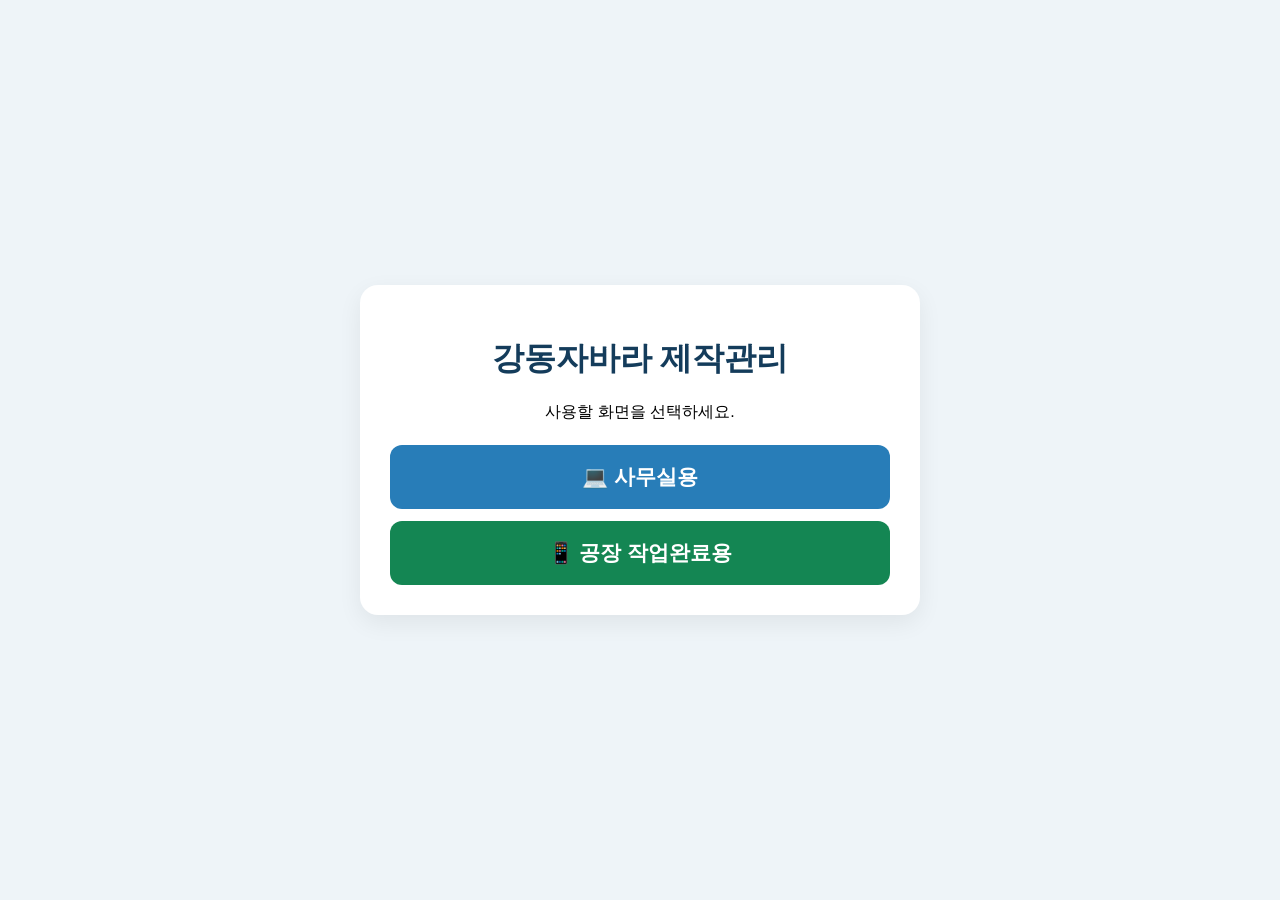
==== index.html @ d45a55c5 "Add files via upload" ====
<!doctype html><html lang="ko"><head><meta charset="utf-8"><meta name="viewport" content="width=device-width,initial-scale=1">
<title>강동자바라 제작관리</title><style>
body{font-family:Arial,"Malgun Gothic",sans-serif;background:#eef4f8;margin:0;display:grid;place-items:center;min-height:100vh}
.box{background:white;padding:30px;border-radius:18px;box-shadow:0 8px 25px #0001;text-align:center;max-width:500px;width:90%}
h1{color:#143c5b}.buttons{display:grid;gap:12px;margin-top:22px}a{text-decoration:none;padding:18px;border-radius:12px;font-weight:900;font-size:21px}
.office{background:#287db8;color:white}.factory{background:#148653;color:white}
</style></head><body><div class="box"><h1>강동자바라 제작관리</h1><p>사용할 화면을 선택하세요.</p><div class="buttons"><a class="office" href="office.html">💻 사무실용</a><a class="factory" href="factory.html">📱 공장 작업완료용</a></div></div></body></html>
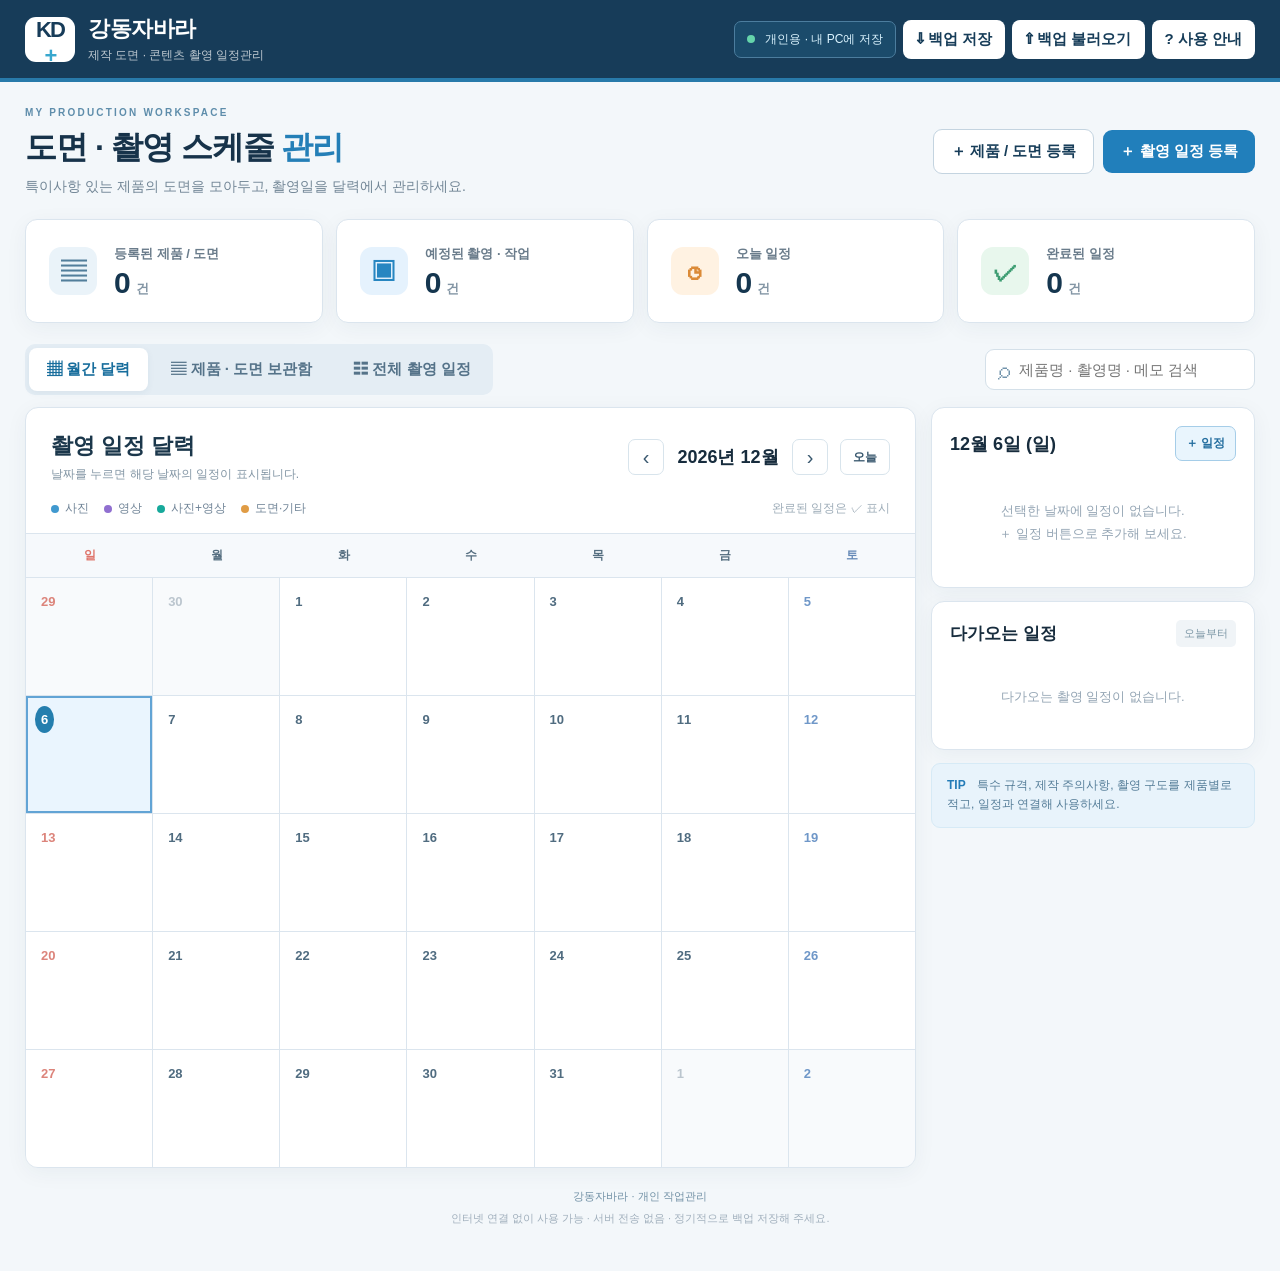
==== commit e9bcc436: "Add files via upload" ====
--- a/index.html
+++ b/index.html
@@ -1,7 +1,145 @@
-<!doctype html><html lang="ko"><head><meta charset="utf-8"><meta name="viewport" content="width=device-width,initial-scale=1">
-<title>강동자바라 제작관리</title><style>
-body{font-family:Arial,"Malgun Gothic",sans-serif;background:#eef4f8;margin:0;display:grid;place-items:center;min-height:100vh}
-.box{background:white;padding:30px;border-radius:18px;box-shadow:0 8px 25px #0001;text-align:center;max-width:500px;width:90%}
-h1{color:#143c5b}.buttons{display:grid;gap:12px;margin-top:22px}a{text-decoration:none;padding:18px;border-radius:12px;font-weight:900;font-size:21px}
-.office{background:#287db8;color:white}.factory{background:#148653;color:white}
-</style></head><body><div class="box"><h1>강동자바라 제작관리</h1><p>사용할 화면을 선택하세요.</p><div class="buttons"><a class="office" href="office.html">💻 사무실용</a><a class="factory" href="factory.html">📱 공장 작업완료용</a></div></div></body></html>+<!DOCTYPE html>
+<html lang="ko">
+<head>
+  <meta charset="UTF-8">
+  <meta name="viewport" content="width=device-width, initial-scale=1">
+  <meta name="theme-color" content="#173c59">
+  <meta name="color-scheme" content="light">
+  <title>강동자바라 | 도면·촬영 일정관리</title>
+  <link rel="stylesheet" href="style.css">
+</head>
+<body>
+  <header class="site-header">
+    <div class="header-inner">
+      <div class="brand">
+        <div class="brand-mark">KD<span>+</span></div>
+        <div><div class="brand-name">강동자바라</div><div class="brand-sub">제작 도면 · 콘텐츠 촬영 일정관리</div></div>
+      </div>
+      <div class="header-actions">
+        <span class="local-pill"><i></i> 개인용 · 내 PC에 저장</span>
+        <button type="button" class="header-btn" id="backupBtn" title="도면과 일정을 파일로 백업">⇩ 백업 저장</button>
+        <button type="button" class="header-btn" id="restoreBtn">⇧ 백업 불러오기</button>
+        <button type="button" class="header-btn header-help" id="helpBtn" title="사용 방법">? 사용 안내</button>
+        <input type="file" id="restoreInput" accept=".json,application/json" hidden>
+      </div>
+    </div>
+  </header>
+
+  <main class="app-wrap">
+    <div class="page-intro">
+      <div><div class="eyebrow">MY PRODUCTION WORKSPACE</div><h1>도면 · 촬영 스케줄 <span>관리</span></h1><p>특이사항 있는 제품의 도면을 모아두고, 촬영일을 달력에서 관리하세요.</p></div>
+      <div class="intro-actions"><button type="button" class="btn btn-ghost" id="newProjectBtn">＋ 제품 / 도면 등록</button><button type="button" class="btn btn-primary" id="newEventBtn">＋ 촬영 일정 등록</button></div>
+    </div>
+
+    <section class="stat-grid" aria-label="현황">
+      <button class="stat-card" data-stat="projects" type="button"><span class="stat-icon paper-icon">▤</span><span><small>등록된 제품 / 도면</small><b id="statsProducts">0<span>건</span></b></span></button>
+      <button class="stat-card" data-stat="upcoming" type="button"><span class="stat-icon blue-icon">▣</span><span><small>예정된 촬영 · 작업</small><b id="statsUpcoming">0<span>건</span></b></span></button>
+      <button class="stat-card" data-stat="today" type="button"><span class="stat-icon amber-icon">◷</span><span><small>오늘 일정</small><b id="statsToday">0<span>건</span></b></span></button>
+      <button class="stat-card" data-stat="done" type="button"><span class="stat-icon green-icon">✓</span><span><small>완료된 일정</small><b id="statsDone">0<span>건</span></b></span></button>
+    </section>
+
+    <div class="toolbar">
+      <div class="tabs" role="tablist" aria-label="관리 화면 선택">
+        <button type="button" role="tab" class="tab active" data-tab="calendar" aria-selected="true">▦ 월간 달력</button>
+        <button type="button" role="tab" class="tab" data-tab="projects" aria-selected="false">▤ 제품 · 도면 보관함</button>
+        <button type="button" role="tab" class="tab" data-tab="schedule" aria-selected="false">☷ 전체 촬영 일정</button>
+      </div>
+      <div class="search-holder"><span>⌕</span><input id="searchInput" type="search" placeholder="제품명 · 촬영명 · 메모 검색" aria-label="검색"></div>
+    </div>
+
+    <div id="calendarView" class="view active">
+      <div class="calendar-layout">
+        <section class="panel calendar-panel">
+          <div class="panel-titlebar">
+            <div><h2>촬영 일정 달력</h2><p>날짜를 누르면 해당 날짜의 일정이 표시됩니다.</p></div>
+            <div class="month-nav"><button type="button" id="prevMonth" aria-label="이전 달">‹</button><strong id="monthLabel">2026년 10월</strong><button type="button" id="nextMonth" aria-label="다음 달">›</button><button type="button" class="today-btn" id="todayBtn">오늘</button></div>
+          </div>
+          <div class="legend"><span><i class="dot photo"></i>사진</span><span><i class="dot video"></i>영상</span><span><i class="dot both"></i>사진+영상</span><span><i class="dot drawing"></i>도면·기타</span><span class="legend-note">완료된 일정은 ✓ 표시</span></div>
+          <div class="weekdays"><span>일</span><span>월</span><span>화</span><span>수</span><span>목</span><span>금</span><span>토</span></div>
+          <div class="calendar-grid" id="calendarGrid" aria-label="촬영 일정 달력"></div>
+        </section>
+        <aside class="calendar-side">
+          <section class="panel side-panel">
+            <div class="side-top"><div class="side-date" id="selectedLabel">선택한 날짜</div><button type="button" class="small-plus" id="addSelectedDate" title="선택 날짜에 일정 추가">＋ 일정</button></div>
+            <div id="selectedEvents" class="selected-list"></div>
+          </section>
+          <section class="panel side-panel upcoming-panel">
+            <div class="side-top"><h3>다가오는 일정</h3><span class="mini-tag">오늘부터</span></div>
+            <div id="upcomingEvents" class="upcoming-list"></div>
+          </section>
+          <div class="guide-strip"><strong>TIP</strong> 특수 규격, 제작 주의사항, 촬영 구도를 제품별로 적고, 일정과 연결해 사용하세요.</div>
+        </aside>
+      </div>
+    </div>
+
+    <div id="projectsView" class="view">
+      <section class="panel full-panel">
+        <div class="panel-titlebar"><div><h2>제품 · 도면 보관함</h2><p>제품별 도면, 치수, 특이사항과 촬영 메모를 한곳에서 확인합니다.</p></div><button type="button" class="btn btn-primary" id="newProjectBtn2">＋ 새 제품 등록</button></div>
+        <div class="filter-row"><label for="projectCategory">제품 종류</label><select id="projectCategory"><option value="all">전체 종류</option><option>스텐 자바라 대문</option><option>폴딩도어</option><option>방범창</option><option>안전난간대</option><option>차양 · 캐노피</option><option>렉산</option><option>기타 제작품</option></select><span id="projectResult" class="filter-result"></span></div>
+        <div id="projectGrid" class="project-grid"></div>
+      </section>
+    </div>
+
+    <div id="scheduleView" class="view">
+      <section class="panel full-panel">
+        <div class="panel-titlebar"><div><h2>전체 촬영 · 제작 일정</h2><p>사진 · 영상 촬영과 도면 확인 일정을 상태별로 정리합니다.</p></div><button type="button" class="btn btn-primary" id="newEventBtn2">＋ 새 일정 등록</button></div>
+        <div class="filter-row"><label for="eventStatusFilter">진행 상태</label><select id="eventStatusFilter"><option value="all">전체</option><option value="planned">예정</option><option value="doing">진행중</option><option value="done">완료</option></select><label for="eventTypeFilter">구분</label><select id="eventTypeFilter"><option value="all">전체</option><option value="photo">사진</option><option value="video">영상</option><option value="both">사진 + 영상</option><option value="drawing">도면 확인</option><option value="other">기타</option></select><span id="eventResult" class="filter-result"></span></div>
+        <div class="table-scroll"><table class="schedule-table"><thead><tr><th>날짜 / 시간</th><th>촬영 및 작업 내용</th><th>관련 제품</th><th>진행 상태</th><th>관리</th></tr></thead><tbody id="scheduleRows"></tbody></table></div>
+      </section>
+    </div>
+
+    <footer class="site-footer">강동자바라 · 개인 작업관리 <span>인터넷 연결 없이 사용 가능 · 서버 전송 없음 · 정기적으로 백업 저장해 주세요.</span></footer>
+  </main>
+
+  <div class="modal-backdrop" id="projectModal" hidden>
+    <div class="modal modal-wide" role="dialog" aria-modal="true" aria-labelledby="projectModalTitle">
+      <div class="modal-head"><div><small>PRODUCT & DRAWING</small><h2 id="projectModalTitle">제품 / 도면 등록</h2></div><button type="button" class="icon-close" data-close="projectModal" aria-label="닫기">×</button></div>
+      <form id="projectForm">
+        <div class="modal-body">
+          <div class="form-grid two">
+            <label class="field">제품명 <em>*</em><input id="pName" required maxlength="100" placeholder="예: 경사형 스텐 안전난간대"></label>
+            <label class="field">제품 종류<select id="pCategory"><option>스텐 자바라 대문</option><option>폴딩도어</option><option>방범창</option><option>안전난간대</option><option>차양 · 캐노피</option><option>렉산</option><option selected>기타 제작품</option></select></label>
+            <label class="field">현장명 / 고객명<input id="pCustomer" maxlength="120" placeholder="선택 입력"></label>
+            <label class="field">규격 / 치수<input id="pSize" maxlength="150" placeholder="예: W2400 × H1100, SUS304"></label>
+          </div>
+          <div class="form-grid two">
+            <label class="field">제작 특이사항<textarea id="pSpecial" rows="4" placeholder="일반 제품과 다른 점, 용접 위치, 주의해야 할 치수 등"></textarea></label>
+            <label class="field">촬영 포인트 / 필요한 장면<textarea id="pShots" rows="4" placeholder="예: 전체 정면 1장, 경사면 연결 부위 확대, 설치 전후 비교"></textarea></label>
+          </div>
+          <div class="file-row">
+            <section class="file-panel"><div class="file-header"><h3>▤ 도면 · 치수 자료</h3><span>사진 / PDF / 직접 스케치</span></div><label class="upload-zone" for="drawingInput">＋ 도면 또는 치수 사진 추가<input id="drawingInput" type="file" multiple accept="image/*,.pdf,application/pdf" hidden></label><div class="files-list" id="drawingsList"></div></section>
+            <section class="file-panel"><div class="file-header"><h3>▧ 참고 제품 사진 · 짧은 영상</h3><span>촬영 전 참고 자료</span></div><label class="upload-zone" for="referenceInput">＋ 사진 / 참고 영상 추가<input id="referenceInput" type="file" multiple accept="image/*,video/*" hidden></label><div class="files-list" id="referencesList"></div></section>
+          </div>
+          <div class="sketch-toggle"><button type="button" id="toggleSketch" class="link-btn">✎ 직접 간단 도면 스케치하기 <span>▾</span></button><small>마우스 또는 터치로 그린 뒤 도면으로 저장할 수 있습니다.</small></div>
+          <div class="sketch-box" id="sketchBox" hidden><canvas id="sketchCanvas" width="1000" height="460" aria-label="제품 도면 스케치 영역"></canvas><div class="sketch-tools"><span>검정 펜 · 자유 스케치</span><div><button type="button" class="btn btn-outline btn-compact" id="undoSketch">↶ 한 획 취소</button><button type="button" class="btn btn-outline btn-compact" id="clearSketch">전체 지우기</button><button type="button" class="btn btn-primary btn-compact" id="saveSketch">＋ 스케치 도면 추가</button></div></div></div>
+        </div>
+        <div class="modal-foot"><button type="button" class="btn btn-outline" data-close="projectModal">취소</button><button type="submit" class="btn btn-primary" id="projectSaveBtn">제품 · 도면 저장</button></div>
+      </form>
+    </div>
+  </div>
+
+  <div class="modal-backdrop" id="eventModal" hidden>
+    <div class="modal" role="dialog" aria-modal="true" aria-labelledby="eventModalTitle">
+      <div class="modal-head"><div><small>SHOOTING & WORK SCHEDULE</small><h2 id="eventModalTitle">새 촬영 일정</h2></div><button type="button" class="icon-close" data-close="eventModal" aria-label="닫기">×</button></div>
+      <form id="eventForm"><div class="modal-body">
+        <div class="form-grid two">
+          <label class="field">작업 / 촬영 제목 <em>*</em><input id="eTitle" required maxlength="120" placeholder="예: 특수 난간 제작과정 촬영"></label>
+          <label class="field">관련 제품 / 도면<select id="eProject"><option value="">연결 안 함 (독립 일정)</option></select></label>
+          <label class="field">날짜 <em>*</em><input id="eDate" type="date" required></label>
+          <label class="field">시작 시간<input id="eTime" type="time"></label>
+          <label class="field">일정 구분<select id="eType"><option value="photo">사진 촬영</option><option value="video">영상 촬영</option><option value="both">사진 + 영상 촬영</option><option value="drawing">도면 확인 · 제작 체크</option><option value="other">기타 작업</option></select></label>
+          <label class="field">진행 상태<select id="eStatus"><option value="planned">예정</option><option value="doing">진행중</option><option value="done">완료</option></select></label>
+          <label class="field full">촬영 장소 / 작업 위치<input id="eLocation" maxlength="150" placeholder="예: 강동자바라 공장 / 설치 현장"></label>
+          <label class="field full">촬영 체크리스트 <span class="field-hint">한 줄에 한 항목씩 입력</span><textarea id="eChecklist" rows="4" placeholder="제품 전체 모습 촬영&#10;가공 과정 영상&#10;특수 연결 부위 클로즈업&#10;완성품 정면 사진"></textarea></label>
+          <label class="field full">준비물 / 특이사항<textarea id="eMemo" rows="3" placeholder="예: 고프로 배터리, 삼각대 준비 / 시제품 조립 전에 먼저 촬영"></textarea></label>
+        </div>
+      </div><div class="modal-foot"><button type="button" class="btn btn-outline" data-close="eventModal">취소</button><button type="submit" class="btn btn-primary" id="eventSaveBtn">일정 저장</button></div></form>
+    </div>
+  </div>
+
+  <div class="modal-backdrop" id="detailModal" hidden><div class="modal modal-wide" role="dialog" aria-modal="true" aria-labelledby="detailTitle"><div class="modal-head"><div><small>PRODUCT DETAIL</small><h2 id="detailTitle">제품 정보</h2></div><button type="button" class="icon-close" data-close="detailModal" aria-label="닫기">×</button></div><div class="modal-body" id="detailContent"></div><div class="modal-foot"><button type="button" class="btn btn-outline" data-close="detailModal">닫기</button><button type="button" class="btn btn-primary" id="detailAddEvent">＋ 이 제품 촬영 일정</button><button type="button" class="btn btn-outline" id="detailEdit">제품 수정</button><button type="button" class="btn btn-danger-soft" id="detailDelete">삭제</button></div></div></div>
+  <div class="modal-backdrop" id="helpModal" hidden><div class="modal" role="dialog" aria-modal="true" aria-labelledby="helpTitle"><div class="modal-head"><div><small>USER GUIDE</small><h2 id="helpTitle">사용 안내 · 데이터 보관</h2></div><button type="button" class="icon-close" data-close="helpModal" aria-label="닫기">×</button></div><div class="modal-body help-copy"><h3>① 제품 / 도면 먼저 등록</h3><p>특이 제작품의 이름, 규격, 주의사항을 입력하고 도면(PDF·이미지), 참고 사진을 첨부하세요. 화면에서 직접 간단 스케치도 가능합니다.</p><h3>② 촬영 · 작업 일정 등록</h3><p>사진, 영상, 사진+영상, 도면 확인 등으로 구분해 달력에 날짜를 표시합니다. 제품과 연결하면 도면을 함께 볼 수 있습니다.</p><h3>③ 촬영 체크리스트 활용</h3><p>일정마다 필요한 촬영 장면을 항목별로 입력해 두고, 촬영하면서 체크 표시하세요.</p><h3>④ 개인 데이터와 백업</h3><p>내용은 현재 사용 중인 브라우저 내부 저장공간(IndexedDB)에만 저장됩니다. 서버·Supabase·다른 직원의 기기와 동기화하지 않습니다. 브라우저 데이터 삭제나 PC 교체 시 사라질 수 있으므로 <strong>상단의 ‘백업 저장’을 주기적으로 눌러 JSON 파일을 안전하게 보관</strong>하세요.</p><div class="help-warning">※ 이 파일을 GitHub Pages에 올리면 프로그램 화면 주소 자체는 공개될 수 있습니다. 혼자만 사용하려면 PC에서 index.html 파일을 직접 여는 방식이 가장 간단합니다. 다른 브라우저나 PC로 옮길 때는 백업 파일을 가져오세요.</div><p class="small-note">첨부 파일: 이미지/PDF 최대 25MB, 참고 영상 최대 60MB(파일당). 촬영한 긴 원본 영상은 별도로 보관하고 여기에는 일정·참고 자료 위주로 등록하는 것을 권장합니다.</p></div><div class="modal-foot"><button type="button" class="btn btn-primary" data-close="helpModal">확인</button></div></div></div>
+  <div class="toast" id="toast" role="status" aria-live="polite"></div>
+  <script src="app.js"></script>
+</body>
+</html>
--- a/style.css
+++ b/style.css
@@ -0,0 +1,7 @@
+:root{--navy:#173c59;--navy2:#102e46;--blue:#217fbb;--blue-dark:#146caa;--bg:#f3f7fa;--paper:#fff;--line:#dbe5ee;--text:#172c3d;--muted:#728696;--light:#edf5fb;--shadow:0 5px 22px rgba(18,52,80,.05)}
+*{box-sizing:border-box}html{scroll-behavior:smooth}body{margin:0;background:var(--bg);color:var(--text);font-family:Arial,"Malgun Gothic","Apple SD Gothic Neo",sans-serif;font-size:15px}button,input,textarea,select{font:inherit}button{cursor:pointer}button:focus-visible,a:focus-visible,input:focus-visible,select:focus-visible,textarea:focus-visible{outline:3px solid #80b9e6;outline-offset:2px}button:disabled{opacity:.5;cursor:not-allowed}[hidden]{display:none!important}.site-header{background:var(--navy);color:white;border-bottom:4px solid #287aaa}.header-inner{max-width:1580px;margin:auto;min-height:78px;padding:13px 25px;display:flex;justify-content:space-between;align-items:center;gap:20px}.brand{display:flex;align-items:center;gap:13px}.brand-mark{height:45px;width:50px;border-radius:11px;background:#fff;color:var(--navy);font-weight:900;font-size:22px;display:grid;place-items:center;letter-spacing:-2px}.brand-mark span{color:#38a7ce}.brand-name{font-size:22px;font-weight:900;letter-spacing:-.5px}.brand-sub{font-size:12px;opacity:.72;margin-top:3px}.header-actions{display:flex;gap:7px;align-items:center;flex-wrap:wrap}.local-pill{font-size:12px;border:1px solid #4c7d9e;background:#1b4b6b;border-radius:7px;padding:9px 12px;color:#dbf4ff;white-space:nowrap}.local-pill i{display:inline-block;background:#65d4ab;width:8px;height:8px;border-radius:50%;margin-right:7px}.header-btn{background:#fff;color:#173d59;border:0;border-radius:8px;padding:10px 13px;font-weight:800;white-space:nowrap}.header-btn:hover{background:#e1f2fd}.app-wrap{max-width:1580px;margin:0 auto;padding:25px 25px 45px}.page-intro{display:flex;justify-content:space-between;align-items:center;gap:16px;margin:0 0 23px}.eyebrow{letter-spacing:2.2px;color:#5e8dab;font-size:10px;font-weight:900;margin-bottom:8px}.page-intro h1{margin:0;color:#17334a;letter-spacing:-1px;font-size:32px;font-weight:900}.page-intro h1 span{color:#247fb7}.page-intro p{color:var(--muted);font-size:14px;margin:8px 0 0}.intro-actions{display:flex;align-items:center;gap:9px}.btn{border:0;border-radius:9px;padding:12px 17px;font-weight:800;white-space:nowrap}.btn-primary{background:var(--blue);color:white}.btn-primary:hover{background:var(--blue-dark)}.btn-ghost{background:#fff;color:#173d59;border:1px solid #c4d4e0}.btn-ghost:hover,.btn-outline:hover{background:#e8f4fb}.btn-outline{background:#fff;color:#1e4967;border:1px solid #cbd9e3}.btn-compact{padding:8px 10px;font-size:13px}.btn-danger-soft{background:#fff2f0;color:#ba4d40;border:1px solid #f3d5ce}.btn-danger-soft:hover{background:#ffe6e2}.stat-grid{display:grid;grid-template-columns:repeat(4,minmax(0,1fr));gap:13px;margin-bottom:21px}.stat-card{background:white;border:1px solid var(--line);border-radius:12px;box-shadow:var(--shadow);min-height:104px;padding:22px 23px;display:flex;align-items:center;text-align:left;gap:17px}.stat-card:hover{border-color:#9fc8e5;transform:translateY(-1px)}.stat-icon{display:grid;place-items:center;border-radius:12px;width:48px;height:48px;font-size:25px;font-weight:800;flex-shrink:0}.paper-icon{background:#eaf3f9;color:#527e9b}.blue-icon{background:#e5f2fd;color:#2786c1}.amber-icon{background:#fff2e2;color:#db8a37}.green-icon{background:#e8f7ed;color:#3d9d72}.stat-card small{font-size:13px;color:#6a7c8b;display:block;margin-bottom:5px;font-weight:700}.stat-card b{font-size:30px;line-height:1;color:#15364f}.stat-card b span{font-size:13px;margin-left:5px;color:#8496a5}.toolbar{display:flex;justify-content:space-between;align-items:center;gap:15px;margin-bottom:12px}.tabs{display:flex;gap:5px;padding:4px;border-radius:10px;background:#e4edf4}.tab{border:0;background:none;color:#557389;border-radius:8px;padding:12px 18px;font-weight:900;white-space:nowrap}.tab.active{background:#fff;color:#176d9c;box-shadow:0 2px 7px #25527410}.search-holder{display:flex;align-items:center;gap:9px;border:1px solid #d4e0e9;border-radius:9px;background:#fff;padding:0 12px;min-width:270px}.search-holder span{color:#7294ac;font-size:24px}.search-holder input{border:0;width:100%;padding:11px 0;color:#214156;outline:none;min-width:0;background:transparent}.view{display:none}.view.active{display:block}.calendar-layout{display:grid;grid-template-columns:minmax(0,1fr) 324px;gap:15px;align-items:start}.panel{background:#fff;border:1px solid var(--line);border-radius:13px;box-shadow:var(--shadow);min-width:0}.calendar-panel{overflow:hidden}.panel-titlebar{display:flex;align-items:center;justify-content:space-between;gap:14px;padding:23px 25px 17px}.panel-titlebar h2{font-size:22px;margin:0;color:#1b374b}.panel-titlebar p{font-size:12px;color:#8295a4;margin:5px 0 0}.month-nav{display:flex;gap:7px;align-items:center}.month-nav button{height:36px;min-width:36px;padding:0 9px;border:1px solid #d8e4ec;background:#fff;border-radius:7px;font-size:20px;color:#38576e}.month-nav button:hover{background:#eff8ff}.month-nav strong{font-size:18px;min-width:114px;text-align:center}.month-nav .today-btn{font-size:12px;font-weight:800;margin-left:5px;padding:0 12px}.legend{padding:0 25px 16px;display:flex;flex-wrap:wrap;align-items:center;gap:15px;color:#708497;font-size:12px;border-bottom:1px solid var(--line)}.legend span{display:flex;align-items:center;gap:6px}.legend .legend-note{margin-left:auto;color:#9cabb7}.dot{height:8px;width:8px;border-radius:50%;display:inline-block;flex-shrink:0}.dot.photo{background:#4099cf}.dot.video{background:#906fd0}.dot.both{background:#17a99b}.dot.drawing{background:#e09c45}.weekdays{display:grid;grid-template-columns:repeat(7,minmax(0,1fr));background:#f6f9fc}.weekdays span{padding:13px 0;color:#556e80;font-size:12px;font-weight:800;text-align:center}.weekdays span:first-child{color:#df746a}.weekdays span:last-child{color:#6589b7}.calendar-grid{display:grid;grid-template-columns:repeat(7,minmax(0,1fr));background:var(--line);gap:1px;border-top:1px solid var(--line)}.day-cell{min-width:0;min-height:117px;background:white;padding:10px 9px 8px;cursor:pointer;transition:background .1s;display:flex;flex-direction:column;gap:5px;position:relative}.day-cell:hover{background:#f6fbff}.day-cell.outside{background:#f8fafc}.day-cell.outside .day-num{color:#bbc5ce}.day-cell.selected{background:#eaf5fe;box-shadow:inset 0 0 0 2px #62a4d5;z-index:1}.day-cell.today:not(.selected){background:#f2f9ff}.day-top{display:flex;justify-content:space-between;align-items:center}.day-num{font-size:13px;color:#506c80;font-weight:900;padding:4px 6px;border-radius:50%;line-height:19px}.day-cell.today .day-num{background:#247eae;color:#fff}.day-cell.sun:not(.today) .day-num{color:#dc847b}.day-cell.sat:not(.today) .day-num{color:#6f97c8}.day-items{display:flex;flex-direction:column;gap:3px;min-width:0}.cal-event{display:flex;align-items:center;gap:4px;border:0;border-left:3px solid #4597c9;border-radius:4px;background:#e9f4fc;padding:4px 5px;color:#1d6088;font-size:11px;line-height:1.2;min-width:0;text-align:left;width:100%}.cal-event.video{border-color:#986cc4;background:#f3edfa;color:#76569d}.cal-event.both{border-color:#18a89b;background:#e8f7f3;color:#25827b}.cal-event.drawing,.cal-event.other{border-color:#dfa85a;background:#fff6e9;color:#956731}.cal-event.is-done{opacity:.62;text-decoration:line-through}.cal-event .cal-event-text{overflow:hidden;text-overflow:ellipsis;white-space:nowrap;flex:1}.more-events{font-size:10px;color:#66859a;font-weight:800;padding:1px 6px}.calendar-side{display:flex;flex-direction:column;gap:13px}.side-panel{padding:18px}.side-top{display:flex;justify-content:space-between;align-items:center;gap:10px;margin-bottom:15px}.side-date{font-weight:900;font-size:18px}.small-plus{font-size:12px;border:1px solid #a5cde8;background:#e9f5fd;color:#246e9f;padding:8px 10px;border-radius:7px;font-weight:900;white-space:nowrap}.small-plus:hover{background:#d9eeff}.selected-list,.upcoming-list{display:flex;flex-direction:column;gap:10px}.empty-small{text-align:center;color:#94a5b4;padding:23px 6px;font-size:13px;line-height:1.8}.selected-event{border:1px solid #e2eaf0;border-radius:9px;padding:13px;position:relative}.selected-event h4{font-size:14px;line-height:1.4;margin:7px 0 6px;overflow-wrap:anywhere}.selected-event .small-meta{font-size:12px;color:#728697;line-height:1.7}.selected-event .se-actions{display:flex;gap:5px;margin-top:12px}.tiny-btn{border:1px solid #cbdce8;background:#fff;padding:6px 9px;border-radius:6px;font-size:11px;font-weight:900;color:#356686}.tiny-btn:hover{background:#ecf7ff}.tiny-btn.action-danger{border-color:#f2d9d9;color:#b86e65}.tag{display:inline-block;border-radius:4px;background:#e6f1f8;padding:4px 7px;color:#30729c;font-size:10px;font-weight:900}.tag.video{background:#f0eafa;color:#8962b2}.tag.both{background:#e2f6f0;color:#208674}.tag.drawing,.tag.other{background:#fff1dc;color:#af7b36}.status-tag{display:inline-block;border-radius:5px;padding:5px 8px;font-size:11px;font-weight:900;color:#9a6422;background:#fff1de}.status-tag.doing{color:#296eaf;background:#eaf2ff}.status-tag.done{color:#23794b;background:#e8f8ed}.mini-tag{background:#f0f4f7;border-radius:5px;padding:6px 8px;font-size:11px;color:#7d97a6}.side-top h3{font-size:17px;margin:0}.upcoming-item{display:grid;grid-template-columns:47px 1fr;gap:10px;text-align:left;border:0;background:#f7fafc;padding:11px;border-radius:8px;width:100%;color:var(--text)}.upcoming-item:hover{background:#edf5fc}.upcoming-day{border-right:1px solid #d7e4ec;padding-right:8px;text-align:center;color:#688498;font-size:11px}.upcoming-day b{font-size:20px;display:block;color:#196d9a}.upcoming-text{min-width:0;font-size:12px}.upcoming-text b{display:block;line-height:1.4;overflow:hidden;text-overflow:ellipsis;white-space:nowrap}.upcoming-text span{display:block;color:#8195a3;font-size:11px;margin-top:4px}.guide-strip{border-radius:9px;background:#e8f3fb;border:1px solid #d6eaf6;padding:12px 15px;color:#557d98;font-size:12px;line-height:1.6}.guide-strip strong{color:#237bb7;margin-right:8px}.full-panel{padding-bottom:20px;min-height:410px}.filter-row{display:flex;flex-wrap:wrap;align-items:center;gap:9px;padding:0 24px 18px;border-bottom:1px solid #e7edf2}.filter-row label{font-size:12px;color:#657e8c;font-weight:800}.filter-row select{border:1px solid #cddce6;background:#fff;border-radius:7px;padding:8px 11px;color:#3a5b70;font-size:13px;min-width:145px}.filter-result{color:#8b9dad;font-size:12px;margin-left:auto}.project-grid{padding:23px;display:grid;grid-template-columns:repeat(3,minmax(0,1fr));gap:15px}.project-card{border:1px solid #dce6ee;border-radius:12px;overflow:hidden;box-shadow:0 4px 14px #244c7310;display:flex;flex-direction:column;cursor:pointer;transition:transform .1s,border-color .1s}.project-card:hover{border-color:#91bfdf;transform:translateY(-2px)}.project-thumb{height:148px;background:#f0f5f9;display:grid;place-items:center;color:#96b4c9;position:relative;overflow:hidden}.project-thumb img{width:100%;height:100%;object-fit:cover}.project-thumb .placeholder-icon{font-size:50px;opacity:.7}.project-thumb .category-chip{position:absolute;top:10px;left:10px;background:#fff;box-shadow:0 2px 8px #0001;border-radius:5px;color:#3c7294;padding:6px 9px;font-size:11px;font-weight:900}.project-info{padding:14px 15px;flex:1}.project-info h3{font-size:17px;margin:0 0 9px;line-height:1.5;overflow-wrap:anywhere}.project-info p{font-size:12px;margin:5px 0;color:#718699;line-height:1.6;white-space:nowrap;overflow:hidden;text-overflow:ellipsis}.project-info .project-note{white-space:normal;display:-webkit-box;-webkit-line-clamp:2;-webkit-box-orient:vertical;overflow:hidden}.project-foot{border-top:1px solid #eaf0f4;display:flex;align-items:center;justify-content:space-between;gap:8px;padding:11px 14px;color:#7291a7;font-size:11px;font-weight:800}.project-foot button{border:0;background:#eef7fd;color:#237ba8;border-radius:6px;padding:7px 10px;font-weight:900;font-size:12px}.empty-large{grid-column:1/-1;text-align:center;padding:68px 15px;color:#8a9eae}.empty-large .empty-icon{font-size:45px;color:#b4cddd}.empty-large h3{font-size:18px;color:#59778a;margin:7px 0}.empty-large p{font-size:13px}.table-scroll{overflow-x:auto}.schedule-table{border-collapse:collapse;width:100%;min-width:700px}.schedule-table th{text-align:left;background:#f8fafc;color:#6f8493;font-size:12px;padding:14px 18px;border-bottom:1px solid #e5eef4}.schedule-table td{padding:17px 18px;border-bottom:1px solid #e9eff4;vertical-align:middle}.schedule-table tbody tr:hover{background:#fbfdff}.table-date{color:#456b84;font-weight:900;font-size:13px;white-space:nowrap}.table-date span{display:block;color:#98a9b7;font-size:12px;margin-top:5px;font-weight:600}.table-title{font-size:15px;font-weight:900;color:#1c3b51}.table-sub{font-size:12px;color:#8aa0b0;margin-top:6px;max-width:480px;overflow:hidden;text-overflow:ellipsis;white-space:nowrap}.table-project{font-size:13px;color:#587890}.table-actions{display:flex;gap:6px}.blank-row td{text-align:center;color:#8ba0ad;padding:65px}.site-footer{text-align:center;margin-top:21px;font-size:11px;color:#7190a5}.site-footer span{display:block;margin-top:7px;color:#a0afbc}
+/* Dialogs */
+.modal-backdrop{position:fixed;inset:0;background:#0b243ac0;z-index:30;display:flex;align-items:center;justify-content:center;padding:25px;overflow-y:auto}.modal{background:#fff;border-radius:15px;box-shadow:0 18px 80px #0004;width:min(700px,100%);max-height:calc(100vh - 50px);display:flex;flex-direction:column;overflow:hidden}.modal-wide{width:min(970px,100%)}.modal-head{flex-shrink:0;display:flex;align-items:center;justify-content:space-between;gap:15px;background:#f8fbfd;border-bottom:1px solid #dce8ef;padding:19px 26px}.modal-head small{color:#5597bc;font-size:10px;letter-spacing:1.6px;font-weight:900}.modal-head h2{margin:4px 0 0;color:#193951;font-size:23px}.icon-close{font-size:29px;border:0;background:#e7eff4;color:#456e86;border-radius:8px;width:35px;height:35px;line-height:28px}.modal form{display:flex;flex-direction:column;min-height:0}.modal-body{padding:22px 26px;overflow-y:auto;overscroll-behavior:contain}.modal-foot{padding:15px 26px;border-top:1px solid #e1e9ef;display:flex;justify-content:flex-end;gap:8px;background:#fcfdff;flex-wrap:wrap;flex-shrink:0}.form-grid{display:grid;gap:16px}.form-grid.two{grid-template-columns:repeat(2,minmax(0,1fr))}.field{display:flex;flex-direction:column;gap:7px;color:#31516a;font-size:13px;font-weight:900}.field em{color:#e86b52;font-style:normal}.field .field-hint{font-size:11px;color:#839bab;font-weight:500}.field.full{grid-column:1/-1}.field input,.field select,.field textarea{border:1px solid #cbdce8;border-radius:8px;padding:12px 13px;background:#fff;outline:none;color:#19394c;width:100%;min-width:0;font-weight:500}.field input:focus,.field select:focus,.field textarea:focus{border-color:#54a6da;box-shadow:0 0 0 3px #c4e9ff8a}.field textarea{resize:vertical;line-height:1.5}.field input::placeholder,.field textarea::placeholder{color:#afbdc7}.file-row{display:grid;grid-template-columns:1fr 1fr;gap:14px;margin-top:19px}.file-panel{border:1px solid #dbe6ed;border-radius:10px;padding:14px;min-width:0}.file-header{margin-bottom:12px}.file-header h3{font-size:14px;margin:0;color:#2b546c}.file-header span{font-size:10px;color:#92a6b5}.upload-zone{display:block;text-align:center;cursor:pointer;border:1px dashed #99c2dc;border-radius:8px;padding:15px 8px;background:#f3faff;color:#227baa;font-size:12px;font-weight:900}.upload-zone:hover{background:#e9f5ff}.files-list{margin-top:11px;display:flex;flex-direction:column;gap:7px}.file-item{border:1px solid #e3ebf1;background:#fbfdfe;padding:8px;border-radius:7px;display:flex;align-items:center;gap:8px;min-width:0}.file-thumbnail{width:38px;height:38px;flex-shrink:0;object-fit:cover;background:#e7f1f8;border-radius:5px;display:grid;place-items:center;font-size:9px;font-weight:900;color:#527b9d}.file-item-info{flex:1;min-width:0}.file-item-info button{border:0;background:none;font-size:11px;color:#247aab;padding:0;text-align:left;overflow:hidden;text-overflow:ellipsis;white-space:nowrap;display:block;max-width:100%;font-weight:800}.file-item-info small{color:#9babb8;font-size:10px}.file-remove{border:0;background:#ffefed;color:#b94b47;padding:5px 7px;border-radius:5px;font-size:12px}.file-empty{font-size:11px;color:#acb8c2;text-align:center;padding:12px 0}.sketch-toggle{margin-top:17px;display:flex;align-items:center;gap:10px;flex-wrap:wrap}.link-btn{background:none;border:0;color:#227cae;font-weight:900;padding:6px 0}.sketch-toggle small{color:#97a9b7}.sketch-box{border:1px solid #cbdfe9;border-radius:10px;margin-top:7px;overflow:hidden}.sketch-box canvas{display:block;width:100%;height:auto;touch-action:none;background:white;cursor:crosshair}.sketch-tools{display:flex;align-items:center;justify-content:space-between;gap:10px;padding:10px;background:#f3f8fc}.sketch-tools span{color:#7c96a8;font-size:12px}.sketch-tools div{display:flex;flex-wrap:wrap;gap:5px}.help-copy{font-size:14px;line-height:1.75;color:#4d6a7e}.help-copy h3{color:#173e59;font-size:15px;margin:18px 0 4px}.help-copy h3:first-child{margin-top:0}.help-copy p{margin:5px 0 12px}.help-warning{background:#fff5e8;color:#92682b;border:1px solid #f1dbb6;border-radius:9px;padding:11px 13px;font-size:12px}.small-note{font-size:12px;color:#7e97a7}.detail-grid{display:grid;grid-template-columns:1fr 1fr;gap:15px}.detail-row{background:#f6f9fc;border-radius:8px;padding:12px}.detail-row strong{display:block;color:#7792a5;font-size:11px;margin-bottom:7px}.detail-row div{font-size:14px;color:#2a4c63;line-height:1.7;white-space:pre-wrap;overflow-wrap:anywhere}.detail-row.wide{grid-column:1/-1}.detail-section{margin:24px 0 6px}.detail-section h3{font-size:15px;color:#26516b;margin:0 0 13px;padding-bottom:10px;border-bottom:1px solid #e4edf3}.detail-files{display:grid;grid-template-columns:repeat(3,minmax(0,1fr));gap:10px}.detail-file{border:1px solid #e0e9ef;background:#fafcfe;border-radius:9px;padding:9px;cursor:pointer;text-align:left;color:#55758a;min-width:0}.detail-file:hover{border-color:#72b0d5}.detail-file .file-visual{height:94px;background:#eaf2f7;border-radius:6px;display:grid;place-items:center;color:#7a9cba;font-size:23px;overflow:hidden}.detail-file img{width:100%;height:100%;object-fit:cover}.detail-file span{display:block;margin-top:7px;font-size:11px;overflow:hidden;text-overflow:ellipsis;white-space:nowrap}.detail-related{margin-top:7px;display:grid;gap:7px}.detail-related button{text-align:left;background:#f5f9fc;border:1px solid #e2ebf1;border-radius:8px;padding:11px 12px;color:#416b86}.detail-related button:hover{background:#eaf5fc}.detail-related button span{font-size:11px;color:#7c98aa;display:block;margin-top:5px}.checklist-widget{margin-top:12px;background:#f7fafc;padding:10px;border-radius:8px}.checklist-widget strong{font-size:11px;color:#7090a5;display:block;margin-bottom:8px}.checklist-widget label{display:flex;align-items:flex-start;gap:7px;margin:6px 0;color:#4e6f82;font-size:12px;line-height:1.5}.checklist-widget input{accent-color:#2b92bf;margin-top:2px}.checklist-widget input:checked+span{text-decoration:line-through;color:#a0adba}.shot-progress{display:block;font-size:11px;color:#879aa9;margin-top:7px}.toast{position:fixed;z-index:90;bottom:28px;left:50%;transform:translateX(-50%);background:#173c59;color:#fff;border-radius:9px;padding:13px 18px;box-shadow:0 9px 30px #0003;font-size:13px;font-weight:900;opacity:0;pointer-events:none;transition:opacity .18s;max-width:min(700px,90vw);text-align:center}.toast.show{opacity:1}
+@media(max-width:1240px){.calendar-layout{grid-template-columns:minmax(0,1fr) 280px}.day-cell{padding:8px 6px;min-height:105px}.project-grid{grid-template-columns:repeat(2,minmax(0,1fr))}.header-actions .local-pill{display:none}.page-intro h1{font-size:29px}}
+@media(max-width:970px){.calendar-layout{grid-template-columns:1fr}.calendar-side{display:grid;grid-template-columns:1fr 1fr}.calendar-side .guide-strip{grid-column:1/-1}.day-cell{min-height:105px}.header-inner{flex-wrap:wrap}.header-actions{width:100%}.toolbar{flex-wrap:wrap}.search-holder{flex:1;min-width:200px}.stat-card{padding:15px;min-height:90px}.stat-icon{width:40px;height:40px}.stat-card b{font-size:25px}}
+@media(max-width:690px){.app-wrap{padding:17px 11px}.header-inner{padding:11px}.page-intro{align-items:flex-start;flex-direction:column}.page-intro h1{font-size:25px}.intro-actions{width:100%}.intro-actions .btn{flex:1;padding:11px 9px;font-size:13px}.stat-grid{grid-template-columns:repeat(2,minmax(0,1fr));gap:8px}.stat-card{padding:12px;gap:9px}.stat-card small{font-size:11px}.stat-card b{font-size:25px}.tabs{width:100%;overflow-x:auto}.tab{padding:11px 10px;font-size:12px;flex:1}.toolbar{gap:9px}.search-holder{width:100%;flex:1}.panel-titlebar{padding:15px 13px;flex-direction:column;align-items:flex-start}.panel-titlebar h2{font-size:20px}.month-nav{width:100%;justify-content:space-between}.month-nav strong{min-width:0}.legend{padding:0 10px 12px;gap:8px}.legend .legend-note{display:none}.day-cell{min-height:78px;padding:5px 3px;gap:3px}.day-num{font-size:11px;padding:2px 4px}.cal-event{font-size:9px;padding:3px 2px}.more-events{font-size:9px;padding:0 3px}.weekdays span{padding:10px 0}.calendar-side{grid-template-columns:1fr}.filter-row{padding:0 14px 15px}.project-grid{grid-template-columns:1fr;padding:12px}.modal-backdrop{padding:7px}.modal{max-height:calc(100vh - 14px)}.modal-head,.modal-foot{padding:13px 15px}.modal-head h2{font-size:19px}.modal-body{padding:15px}.form-grid.two,.file-row,.detail-grid{grid-template-columns:1fr}.detail-row.wide,.field.full{grid-column:auto}.detail-files{grid-template-columns:repeat(2,1fr)}.sketch-tools{flex-direction:column;align-items:flex-start}.header-actions .header-btn{flex:1;padding:9px 5px;font-size:11px}.header-help{display:none}.local-pill{display:none}.site-footer{line-height:1.6}.project-thumb{height:125px}}
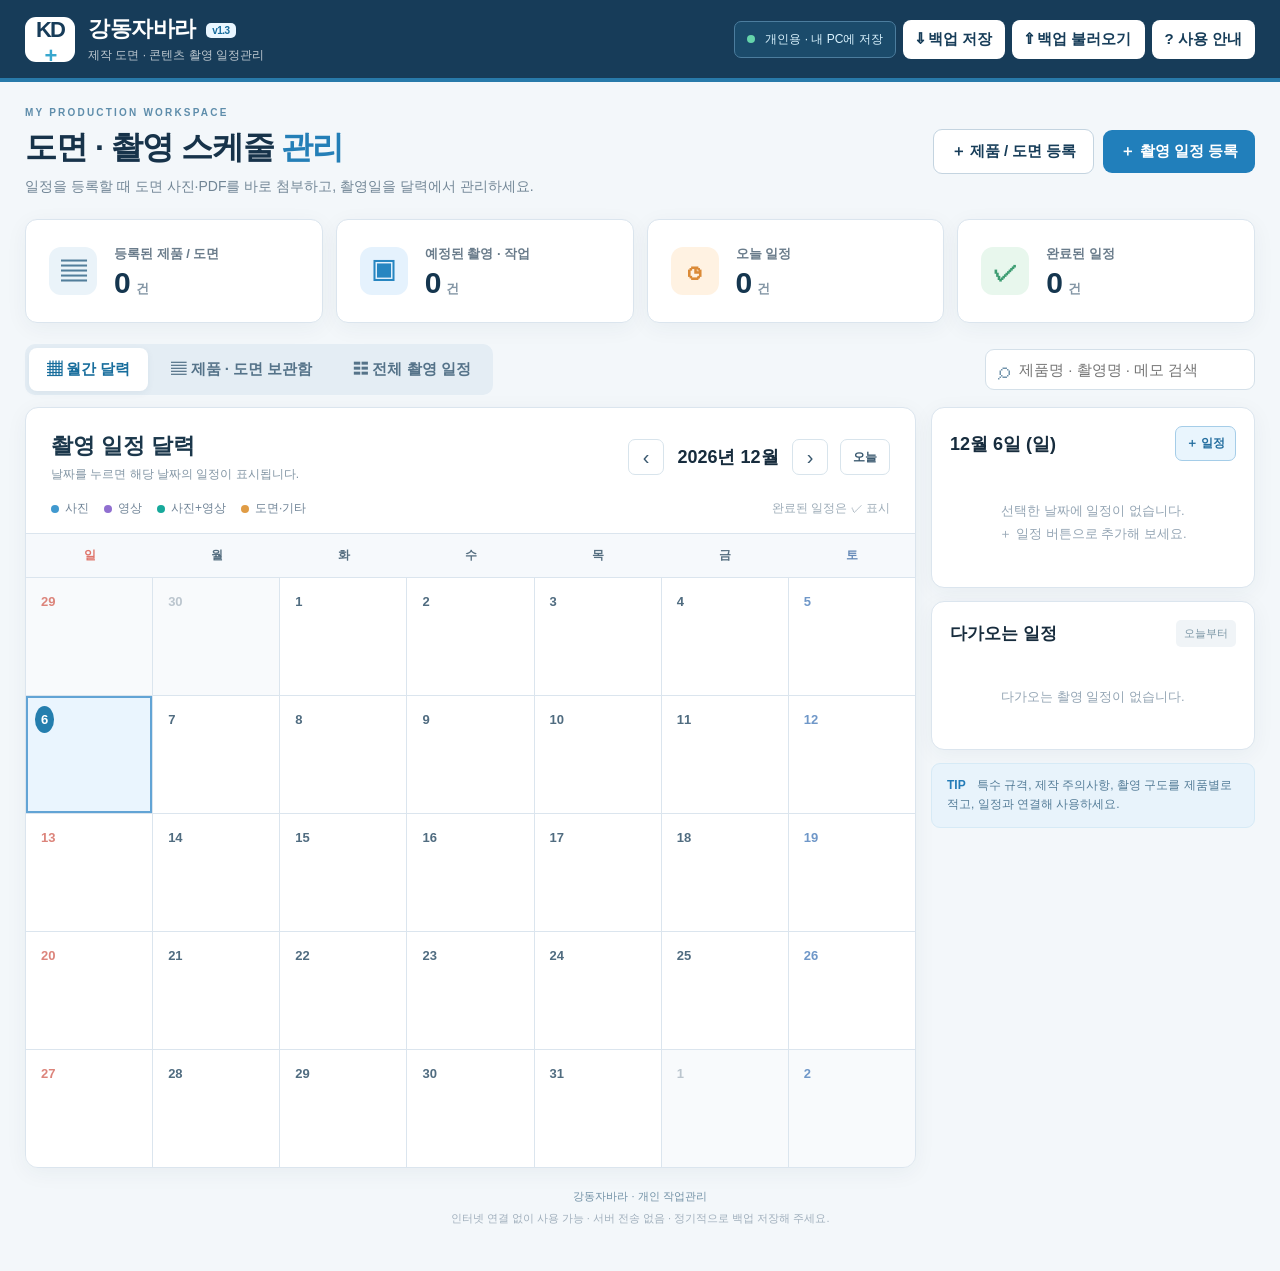
==== commit 9f1f9816: "Add files via upload" ====
--- a/index.html
+++ b/index.html
@@ -5,15 +5,15 @@
   <meta name="viewport" content="width=device-width, initial-scale=1">
   <meta name="theme-color" content="#173c59">
   <meta name="color-scheme" content="light">
-  <title>강동자바라 | 도면·촬영 일정관리</title>
-  <link rel="stylesheet" href="style.css">
+  <title>강동자바라 | 도면·촬영 일정관리 v1.3</title>
+  <link rel="stylesheet" href="style.css?v=1.3">
 </head>
 <body>
   <header class="site-header">
     <div class="header-inner">
       <div class="brand">
         <div class="brand-mark">KD<span>+</span></div>
-        <div><div class="brand-name">강동자바라</div><div class="brand-sub">제작 도면 · 콘텐츠 촬영 일정관리</div></div>
+        <div><div class="brand-name">강동자바라 <span class="app-version">v1.3</span></div><div class="brand-sub">제작 도면 · 콘텐츠 촬영 일정관리</div></div>
       </div>
       <div class="header-actions">
         <span class="local-pill"><i></i> 개인용 · 내 PC에 저장</span>
@@ -27,7 +27,7 @@
 
   <main class="app-wrap">
     <div class="page-intro">
-      <div><div class="eyebrow">MY PRODUCTION WORKSPACE</div><h1>도면 · 촬영 스케줄 <span>관리</span></h1><p>특이사항 있는 제품의 도면을 모아두고, 촬영일을 달력에서 관리하세요.</p></div>
+      <div><div class="eyebrow">MY PRODUCTION WORKSPACE</div><h1>도면 · 촬영 스케줄 <span>관리</span></h1><p>일정을 등록할 때 도면 사진·PDF를 바로 첨부하고, 촬영일을 달력에서 관리하세요.</p></div>
       <div class="intro-actions"><button type="button" class="btn btn-ghost" id="newProjectBtn">＋ 제품 / 도면 등록</button><button type="button" class="btn btn-primary" id="newEventBtn">＋ 촬영 일정 등록</button></div>
     </div>
 
@@ -119,15 +119,29 @@
   </div>
 
   <div class="modal-backdrop" id="eventModal" hidden>
-    <div class="modal" role="dialog" aria-modal="true" aria-labelledby="eventModalTitle">
+    <div class="modal modal-wide" role="dialog" aria-modal="true" aria-labelledby="eventModalTitle">
       <div class="modal-head"><div><small>SHOOTING & WORK SCHEDULE</small><h2 id="eventModalTitle">새 촬영 일정</h2></div><button type="button" class="icon-close" data-close="eventModal" aria-label="닫기">×</button></div>
       <form id="eventForm"><div class="modal-body">
-        <div class="form-grid two">
+        <div class="event-entry-guide">1. 작업 제목과 날짜 입력 <span>→</span> 2. 도면 첨부 <span>→</span> 3. 일정 저장</div>
+        <div class="form-grid two event-primary-fields">
           <label class="field">작업 / 촬영 제목 <em>*</em><input id="eTitle" required maxlength="120" placeholder="예: 특수 난간 제작과정 촬영"></label>
-          <label class="field">관련 제품 / 도면<select id="eProject"><option value="">연결 안 함 (독립 일정)</option></select></label>
           <label class="field">날짜 <em>*</em><input id="eDate" type="date" required></label>
           <label class="field">시작 시간<input id="eTime" type="time"></label>
           <label class="field">일정 구분<select id="eType"><option value="photo">사진 촬영</option><option value="video">영상 촬영</option><option value="both">사진 + 영상 촬영</option><option value="drawing">도면 확인 · 제작 체크</option><option value="other">기타 작업</option></select></label>
+        </div>
+        <section class="file-panel event-drawing-panel event-drawing-front" aria-label="일정 도면 첨부">
+          <div class="file-header">
+            <h3>📎 도면 · 사진 · PDF 첨부 <span class="attach-accent">일정 등록과 함께 저장</span> <b id="eventDrawingCount" class="event-drawing-count">0개</b></h3>
+            <span>이 일정에 필요한 특수제품 도면을 여기에 직접 올려주세요. 별도의 제품 등록은 필요 없습니다.</span>
+          </div>
+          <label class="upload-zone event-upload" for="eventDrawingInput" tabindex="0" role="button">＋ 여기를 눌러 도면 파일 선택하기<input id="eventDrawingInput" type="file" multiple accept="image/*,.pdf,application/pdf" hidden></label>
+          <div class="files-list" id="eventDrawingsList" aria-live="polite"><div class="file-empty">아직 첨부한 도면이 없습니다.</div></div>
+          <p class="upload-hint">여러 장 첨부 가능 · JPG/PNG/이미지/PDF · 파일당 25MB 이하 · 일정 저장 버튼을 눌러야 저장됩니다.</p>
+          <div id="linkedProjectDrawings" class="linked-drawings" hidden></div>
+        </section>
+        <div class="event-extra-title">추가 일정 정보 <span>필요한 항목만 입력하세요</span></div>
+        <div class="form-grid two">
+          <label class="field">관련 제품 / 도면<select id="eProject"><option value="">연결 안 함 (독립 일정)</option></select></label>
           <label class="field">진행 상태<select id="eStatus"><option value="planned">예정</option><option value="doing">진행중</option><option value="done">완료</option></select></label>
           <label class="field full">촬영 장소 / 작업 위치<input id="eLocation" maxlength="150" placeholder="예: 강동자바라 공장 / 설치 현장"></label>
           <label class="field full">촬영 체크리스트 <span class="field-hint">한 줄에 한 항목씩 입력</span><textarea id="eChecklist" rows="4" placeholder="제품 전체 모습 촬영&#10;가공 과정 영상&#10;특수 연결 부위 클로즈업&#10;완성품 정면 사진"></textarea></label>
@@ -138,8 +152,8 @@
   </div>
 
   <div class="modal-backdrop" id="detailModal" hidden><div class="modal modal-wide" role="dialog" aria-modal="true" aria-labelledby="detailTitle"><div class="modal-head"><div><small>PRODUCT DETAIL</small><h2 id="detailTitle">제품 정보</h2></div><button type="button" class="icon-close" data-close="detailModal" aria-label="닫기">×</button></div><div class="modal-body" id="detailContent"></div><div class="modal-foot"><button type="button" class="btn btn-outline" data-close="detailModal">닫기</button><button type="button" class="btn btn-primary" id="detailAddEvent">＋ 이 제품 촬영 일정</button><button type="button" class="btn btn-outline" id="detailEdit">제품 수정</button><button type="button" class="btn btn-danger-soft" id="detailDelete">삭제</button></div></div></div>
-  <div class="modal-backdrop" id="helpModal" hidden><div class="modal" role="dialog" aria-modal="true" aria-labelledby="helpTitle"><div class="modal-head"><div><small>USER GUIDE</small><h2 id="helpTitle">사용 안내 · 데이터 보관</h2></div><button type="button" class="icon-close" data-close="helpModal" aria-label="닫기">×</button></div><div class="modal-body help-copy"><h3>① 제품 / 도면 먼저 등록</h3><p>특이 제작품의 이름, 규격, 주의사항을 입력하고 도면(PDF·이미지), 참고 사진을 첨부하세요. 화면에서 직접 간단 스케치도 가능합니다.</p><h3>② 촬영 · 작업 일정 등록</h3><p>사진, 영상, 사진+영상, 도면 확인 등으로 구분해 달력에 날짜를 표시합니다. 제품과 연결하면 도면을 함께 볼 수 있습니다.</p><h3>③ 촬영 체크리스트 활용</h3><p>일정마다 필요한 촬영 장면을 항목별로 입력해 두고, 촬영하면서 체크 표시하세요.</p><h3>④ 개인 데이터와 백업</h3><p>내용은 현재 사용 중인 브라우저 내부 저장공간(IndexedDB)에만 저장됩니다. 서버·Supabase·다른 직원의 기기와 동기화하지 않습니다. 브라우저 데이터 삭제나 PC 교체 시 사라질 수 있으므로 <strong>상단의 ‘백업 저장’을 주기적으로 눌러 JSON 파일을 안전하게 보관</strong>하세요.</p><div class="help-warning">※ 이 파일을 GitHub Pages에 올리면 프로그램 화면 주소 자체는 공개될 수 있습니다. 혼자만 사용하려면 PC에서 index.html 파일을 직접 여는 방식이 가장 간단합니다. 다른 브라우저나 PC로 옮길 때는 백업 파일을 가져오세요.</div><p class="small-note">첨부 파일: 이미지/PDF 최대 25MB, 참고 영상 최대 60MB(파일당). 촬영한 긴 원본 영상은 별도로 보관하고 여기에는 일정·참고 자료 위주로 등록하는 것을 권장합니다.</p></div><div class="modal-foot"><button type="button" class="btn btn-primary" data-close="helpModal">확인</button></div></div></div>
+  <div class="modal-backdrop" id="helpModal" hidden><div class="modal" role="dialog" aria-modal="true" aria-labelledby="helpTitle"><div class="modal-head"><div><small>USER GUIDE</small><h2 id="helpTitle">사용 안내 · 데이터 보관</h2></div><button type="button" class="icon-close" data-close="helpModal" aria-label="닫기">×</button></div><div class="modal-body help-copy"><h3>① 제품 / 도면 먼저 등록</h3><p>특이 제작품의 이름, 규격, 주의사항을 입력하고 도면(PDF·이미지), 참고 사진을 첨부하세요. 화면에서 직접 간단 스케치도 가능합니다.</p><h3>② 촬영 · 작업 일정 등록 + 도면 첨부</h3><p>촬영 일정을 입력할 때 제목과 날짜 바로 아래의 <strong>‘도면 · 사진 · PDF 첨부’</strong>에서 이미지 또는 PDF를 직접 올릴 수 있습니다. 별도로 제품을 등록할 필요가 없습니다. 달력에서 날짜를 선택하면 도면 파일을 바로 열 수 있습니다. 기존 제품과 연결한 경우 제품 보관함의 도면도 표시됩니다.</p><h3>③ 촬영 체크리스트 활용</h3><p>일정마다 필요한 촬영 장면을 항목별로 입력해 두고, 촬영하면서 체크 표시하세요.</p><h3>④ 개인 데이터와 백업</h3><p>내용은 현재 사용 중인 브라우저 내부 저장공간(IndexedDB)에만 저장됩니다. 서버·Supabase·다른 직원의 기기와 동기화하지 않습니다. 브라우저 데이터 삭제나 PC 교체 시 사라질 수 있으므로 <strong>상단의 ‘백업 저장’을 주기적으로 눌러 JSON 파일을 안전하게 보관</strong>하세요.</p><div class="help-warning">※ 이 파일을 GitHub Pages에 올리면 프로그램 화면 주소 자체는 공개될 수 있습니다. 혼자만 사용하려면 PC에서 index.html 파일을 직접 여는 방식이 가장 간단합니다. 다른 브라우저나 PC로 옮길 때는 백업 파일을 가져오세요.</div><p class="small-note">첨부 파일: 이미지/PDF 최대 25MB, 참고 영상 최대 60MB(파일당). 촬영한 긴 원본 영상은 별도로 보관하고 여기에는 일정·참고 자료 위주로 등록하는 것을 권장합니다.</p></div><div class="modal-foot"><button type="button" class="btn btn-primary" data-close="helpModal">확인</button></div></div></div>
   <div class="toast" id="toast" role="status" aria-live="polite"></div>
-  <script src="app.js"></script>
+  <script src="app.js?v=1.3"></script>
 </body>
 </html>
--- a/style.css
+++ b/style.css
@@ -5,3 +5,48 @@
 @media(max-width:1240px){.calendar-layout{grid-template-columns:minmax(0,1fr) 280px}.day-cell{padding:8px 6px;min-height:105px}.project-grid{grid-template-columns:repeat(2,minmax(0,1fr))}.header-actions .local-pill{display:none}.page-intro h1{font-size:29px}}
 @media(max-width:970px){.calendar-layout{grid-template-columns:1fr}.calendar-side{display:grid;grid-template-columns:1fr 1fr}.calendar-side .guide-strip{grid-column:1/-1}.day-cell{min-height:105px}.header-inner{flex-wrap:wrap}.header-actions{width:100%}.toolbar{flex-wrap:wrap}.search-holder{flex:1;min-width:200px}.stat-card{padding:15px;min-height:90px}.stat-icon{width:40px;height:40px}.stat-card b{font-size:25px}}
 @media(max-width:690px){.app-wrap{padding:17px 11px}.header-inner{padding:11px}.page-intro{align-items:flex-start;flex-direction:column}.page-intro h1{font-size:25px}.intro-actions{width:100%}.intro-actions .btn{flex:1;padding:11px 9px;font-size:13px}.stat-grid{grid-template-columns:repeat(2,minmax(0,1fr));gap:8px}.stat-card{padding:12px;gap:9px}.stat-card small{font-size:11px}.stat-card b{font-size:25px}.tabs{width:100%;overflow-x:auto}.tab{padding:11px 10px;font-size:12px;flex:1}.toolbar{gap:9px}.search-holder{width:100%;flex:1}.panel-titlebar{padding:15px 13px;flex-direction:column;align-items:flex-start}.panel-titlebar h2{font-size:20px}.month-nav{width:100%;justify-content:space-between}.month-nav strong{min-width:0}.legend{padding:0 10px 12px;gap:8px}.legend .legend-note{display:none}.day-cell{min-height:78px;padding:5px 3px;gap:3px}.day-num{font-size:11px;padding:2px 4px}.cal-event{font-size:9px;padding:3px 2px}.more-events{font-size:9px;padding:0 3px}.weekdays span{padding:10px 0}.calendar-side{grid-template-columns:1fr}.filter-row{padding:0 14px 15px}.project-grid{grid-template-columns:1fr;padding:12px}.modal-backdrop{padding:7px}.modal{max-height:calc(100vh - 14px)}.modal-head,.modal-foot{padding:13px 15px}.modal-head h2{font-size:19px}.modal-body{padding:15px}.form-grid.two,.file-row,.detail-grid{grid-template-columns:1fr}.detail-row.wide,.field.full{grid-column:auto}.detail-files{grid-template-columns:repeat(2,1fr)}.sketch-tools{flex-direction:column;align-items:flex-start}.header-actions .header-btn{flex:1;padding:9px 5px;font-size:11px}.header-help{display:none}.local-pill{display:none}.site-footer{line-height:1.6}.project-thumb{height:125px}}
+
+/* v1.2 · 일정 등록시 바로 도면 올리기 */
+.event-drawing-panel{margin-top:19px;background:#f9fcff;border:1px solid #a8cde4;padding:18px}
+.event-drawing-panel .file-header h3{font-size:17px;color:#174865}
+.event-drawing-panel .file-header span{display:block;margin-top:6px;font-size:12px;line-height:1.6;color:#70899b}
+.attach-accent{display:inline!important;margin-left:5px!important;background:#dff2ff;color:#1b81b7!important;border-radius:4px;padding:3px 6px;font-size:10px!important;font-weight:900;vertical-align:middle}
+.event-upload{padding:17px;border:2px dashed #6ba9cc;background:white;font-size:15px;color:#196d9e}
+.event-drawing-panel .files-list{display:grid;grid-template-columns:repeat(2,minmax(0,1fr));gap:8px}
+.event-drawing-panel .file-empty{grid-column:1/-1;font-size:12px}
+.event-drawing-panel .file-thumbnail img{width:100%;height:100%;object-fit:cover;border-radius:5px}
+.event-drawing-panel .file-item-info button{font-size:12px}
+.upload-hint{color:#7f97a8;font-size:11px;margin:10px 0 0}
+.linked-drawings{border-top:1px solid #dceaf3;margin-top:16px;padding-top:14px}
+.linked-drawings strong{display:block;color:#235879;font-size:13px;margin-bottom:9px}
+.linked-drawings>div{display:flex;gap:6px;flex-wrap:wrap}
+.linked-drawings small{display:block;color:#8099a8;margin-top:8px}
+.event-drawing-gallery{margin-top:12px;border-top:1px solid #e5edf4;padding-top:12px}
+.event-drawing-gallery strong{display:block;color:#356783;font-size:11px;margin-bottom:8px}
+.event-drawing-thumbs{display:grid;grid-template-columns:repeat(2,minmax(0,1fr));gap:7px}
+.event-drawing-thumb{border:1px solid #d4e5ef;border-radius:7px;background:#f3f8fc;padding:6px;overflow:hidden;min-width:0;color:#416b84}
+.event-drawing-thumb img,.event-drawing-thumb .pdf-symbol{width:100%;height:72px;object-fit:contain;background:white;border-radius:4px;display:grid;place-items:center}
+.event-drawing-thumb .pdf-symbol{font-size:17px;font-weight:900;color:#be6660}
+.event-drawing-thumb small{display:block;text-overflow:ellipsis;overflow:hidden;white-space:nowrap;margin-top:5px;text-align:left;font-size:10px}
+.selected-event .se-actions{flex-wrap:wrap}
+.tag.file-count{background:#e8f4ff;color:#206996}
+.schedule-file-link{display:inline-block;border:1px solid #bed9e7;color:#246d94;background:#f0f8ff;font-size:11px;font-weight:800;border-radius:5px;padding:6px 9px;margin-top:7px}
+.schedule-file-link:hover{background:#deefff}
+@media(max-width:690px){.event-drawing-panel{padding:12px}.event-drawing-panel .files-list{grid-template-columns:1fr}}
+
+/* v1.3 - 일정 입력 시작 위치에서 도면을 찾도록 개선 */
+.app-version{display:inline-block;vertical-align:middle;margin-left:5px;background:#e9f6ff;color:#166c9d;border-radius:5px;padding:2px 6px;font-size:10px;font-weight:900}
+.event-entry-guide{border-radius:8px;background:#e9f3fa;color:#315e79;font-size:12px;font-weight:900;padding:10px 12px;margin-bottom:17px}
+.event-entry-guide span{color:#1c81b5;padding:0 5px}
+.event-primary-fields{margin-bottom:0}
+.event-drawing-front{background:#ecf7ff;border:2px solid #4b9dd0;padding:16px 17px;margin:17px 0 20px;box-shadow:0 3px 12px #173c5910}
+.event-drawing-front .file-header{margin-bottom:10px}
+.event-drawing-front .file-header h3{font-size:18px;line-height:1.55;display:flex;align-items:center;gap:6px;flex-wrap:wrap}
+.event-drawing-front .file-header span{margin-top:5px;font-size:12px;color:#50768b}
+.event-drawing-front .upload-zone{border:2px dashed #327eaa;color:#154e72;background:#fff;font-size:15px;padding:16px 12px}
+.event-drawing-front .upload-zone:focus-visible{outline:3px solid #227fbd;outline-offset:3px}
+.event-drawing-front .upload-zone:hover{background:#f2faff}
+.event-drawing-count{font-size:13px;line-height:1.3;background:#1a6d9e;color:white;padding:3px 9px;border-radius:20px}
+.event-extra-title{font-size:14px;font-weight:900;color:#234d68;border-bottom:1px solid #dce9f0;padding:0 0 10px;margin-bottom:16px}
+.event-extra-title span{font-size:11px;font-weight:500;color:#8b9fae;margin-left:7px}
+@media(max-width:690px){.event-entry-guide{font-size:11px}.event-drawing-front{padding:12px}.event-drawing-front .file-header h3{font-size:16px}.event-drawing-front .upload-zone{font-size:14px}}
